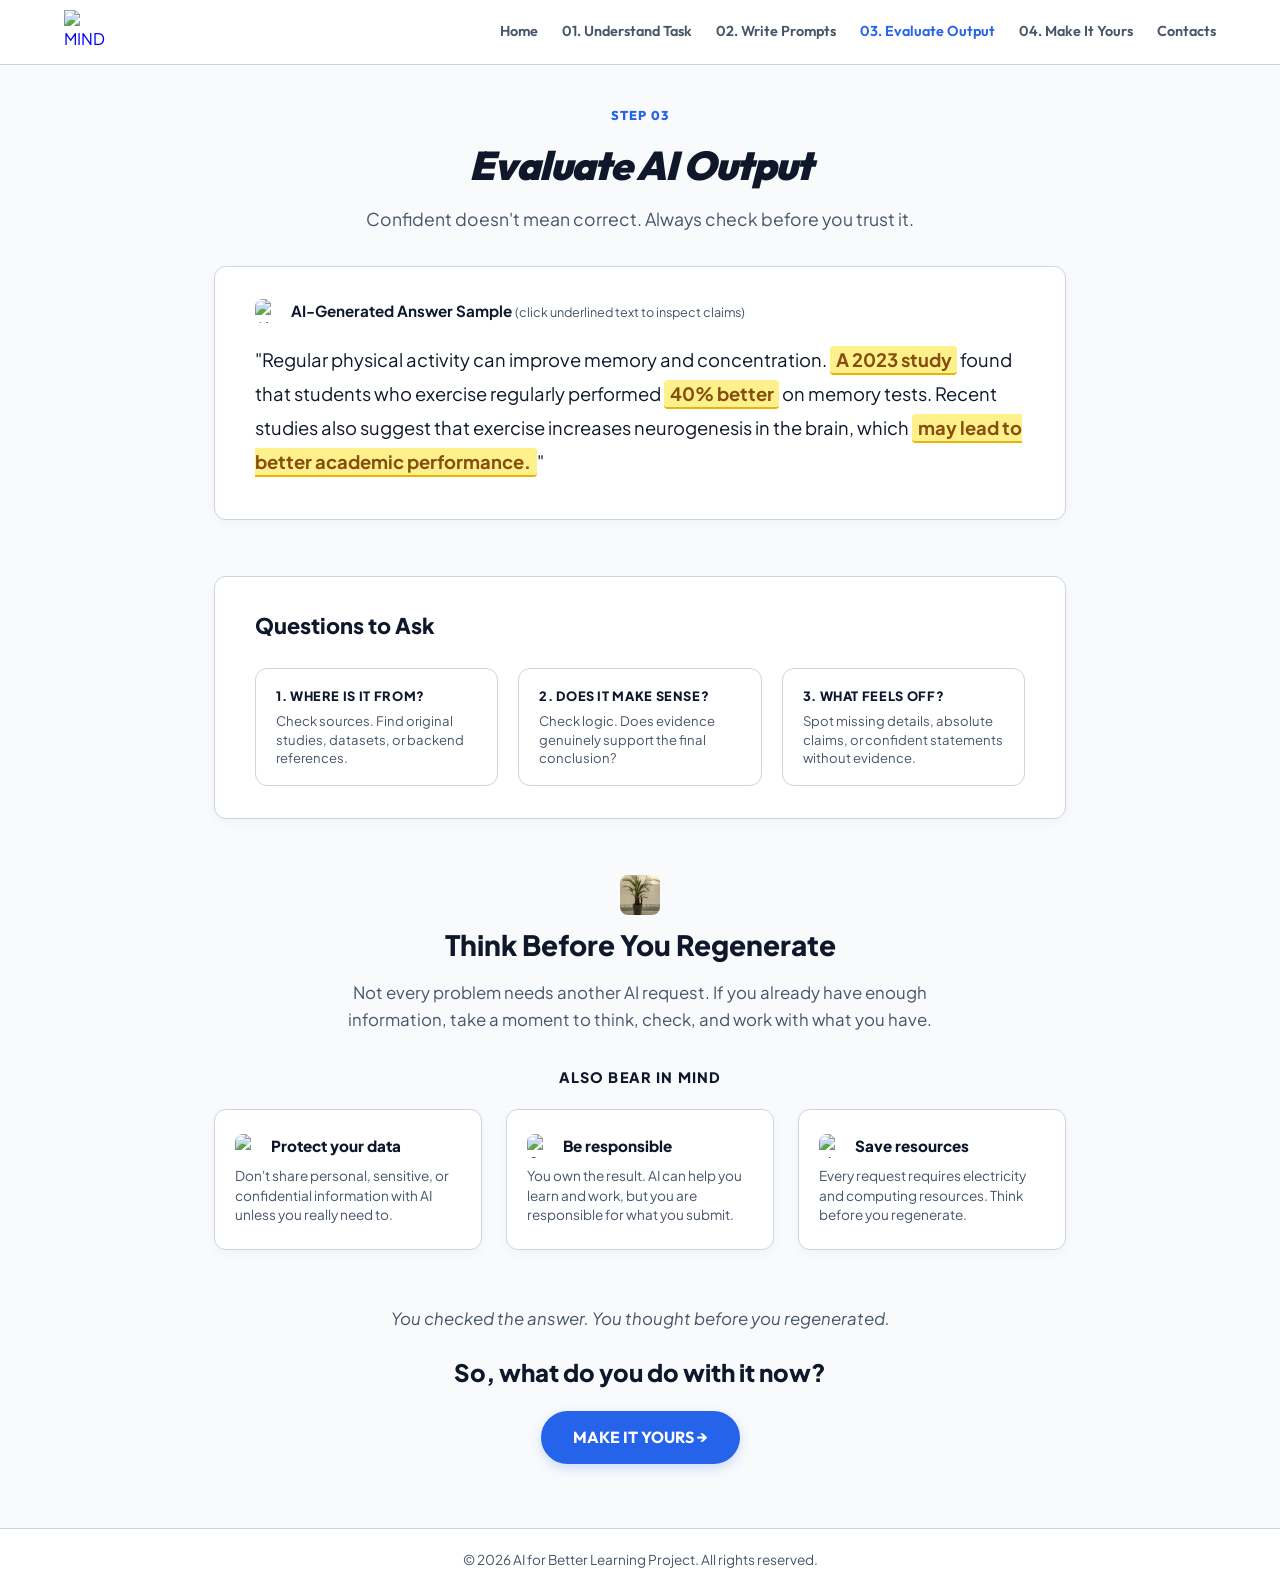
==== evaluate_output.html @ 05cdb051 "Added the evaluate_output page and fixed a minor spelling mistake in a .png file name Added an examp" ====
<!doctype html>
<html lang="en">
  <head>
    <meta charset="utf-8" />
    <meta name="viewport" content="width=device-width, initial-scale=1.0" />
    <title>03. Evaluate Output — AI for Better Learning</title>
    <meta
      name="description"
      content="Learn how to critically evaluate AI-generated answers, spot potential bias, and avoid blindly trusting everything AI tells you."
    />
    <meta
      name="keywords"
      content="Understand the task, Write better prompts, Evaluate AI output, Make it yours, Contact us"
    />
    <meta name="author" content="Nick Ivannikov" />
    <link rel="stylesheet" type="text/css" href="css/style.css" />
    <link rel="icon" type="image/png" href="img/logo.png" />
  </head>
  <body>
    <!-- Accessibility Skip Link -->
    <a href="#main-content" class="skip-link">Skip to main content</a>

    <!-- Header & Navigation -->
    <header class="site-header">
      <nav class="main-nav" aria-label="Main Navigation">
        <!-- Logo Section -->
        <a href="index.html" class="logo-container">
          <img
            src="img/logo.png"
            alt="MIND aid logo"
            title="Website logo"
            class="logo-icon"
          />
        </a>

        <!-- Desktop Navigation -->
        <ul class="desktop-nav-links">
          <li><a href="index.html">Home</a></li>
          <li><a href="understand_task.html">01. Understand Task</a></li>
          <li><a href="write_better_prompts.html">02. Write Prompts</a></li>
          <li>
            <a href="evaluate_output.html" class="active" aria-current="page"
              >03. Evaluate Output</a
            >
          </li>
          <li><a href="make_it_yours.html">04. Make It Yours</a></li>
          <li><a href="contacts.html">Contacts</a></li>
        </ul>

        <!-- Mobile Navigation -->
        <details class="mobile-menu-details">
          <summary class="burger-button" aria-label="Toggle navigation menu">
            <span aria-hidden="true">☰</span>
          </summary>
          <ul class="mobile-nav-links">
            <li><a href="index.html">Home</a></li>
            <li><a href="understand_task.html">01. Understand Task</a></li>
            <li><a href="write_better_prompts.html">02. Write Prompts</a></li>
            <li>
              <a href="evaluate_output.html" class="active" aria-current="page"
                >03. Evaluate Output</a
              >
            </li>
            <li><a href="make_it_yours.html">04. Make It Yours</a></li>
            <li><a href="contacts.html">Contacts</a></li>
          </ul>
        </details>
      </nav>
    </header>

    <!-- Main Content -->
    <main id="main-content" class="evaluate-page">
      <!-- Hero Header -->
      <section class="hero-step">
        <p class="step-tag-blue">STEP 03</p>
        <h1>Evaluate AI Output</h1>
        <p class="hero-lead">
          Confident doesn't mean correct. Always check before you trust it.
        </p>
      </section>

      <!-- Interactive AI Sample Section -->
      <section class="evaluate-sample-section">
        <article class="evaluate-card">
          <header class="evaluate-card-header">
            <img
              src="img/brain.png"
              alt="AI Icon"
              title="AI assistant illustration"
              class="badge-icon-img"
            />
            <p class="evaluate-card-subtitle">
              AI-Generated Answer Sample
              <small>(click underlined text to inspect claims)</small>
            </p>
          </header>

          <!-- Hidden CSS Radio Inputs -->
          <input
            type="radio"
            name="claim_toggle"
            id="toggle-none"
            class="css-toggle-radio"
            checked
          />
          <input
            type="radio"
            name="claim_toggle"
            id="toggle-claim-1"
            class="css-toggle-radio"
          />
          <input
            type="radio"
            name="claim_toggle"
            id="toggle-claim-2"
            class="css-toggle-radio"
          />
          <input
            type="radio"
            name="claim_toggle"
            id="toggle-claim-3"
            class="css-toggle-radio"
          />

          <blockquote class="ai-response-text">
            "Regular physical activity can improve memory and concentration.
            <!-- Claim 1 -->
            <label for="toggle-claim-1" class="hl-clickable-text"
              >A 2023 study</label
            >
            found that students who exercise regularly performed
            <!-- Claim 2 -->
            <label for="toggle-claim-2" class="hl-clickable-text"
              >40% better</label
            >
            on memory tests. Recent studies also suggest that exercise increases
            neurogenesis in the brain, which
            <!-- Claim 3 -->
            <label for="toggle-claim-3" class="hl-clickable-text"
              >may lead to better academic performance.</label
            >"
          </blockquote>

          <!-- Dynamic Doubt Windows -->
          <section class="doubt-window doubt-window-1">
            <span class="doubt-icon" aria-hidden="true">❓</span>
            <p class="doubt-content">
              <strong>Which 2023 study?</strong> Can you find the original
              study, dataset, or peer-reviewed publication behind this claim?
            </p>
            <label
              for="toggle-none"
              class="close-doubt-button"
              title="Close inspector"
              >&times;</label
            >
          </section>

          <section class="doubt-window doubt-window-2">
            <span class="doubt-icon" aria-hidden="true">❓</span>
            <p class="doubt-content">
              <strong>Where does this 40% number come from?</strong> Isn't this
              a statistics manipulation or an exaggerated summary?
            </p>
            <label
              for="toggle-none"
              class="close-doubt-button"
              title="Close inspector"
              >&times;</label
            >
          </section>

          <section class="doubt-window doubt-window-3">
            <span class="doubt-icon" aria-hidden="true">❓</span>
            <p class="doubt-content">
              <strong>Is this an oversimplification?</strong> Correlation does
              not equal causation. How strong is this link in reality?
            </p>
            <label
              for="toggle-none"
              class="close-doubt-button"
              title="Close inspector"
              >&times;</label
            >
          </section>
        </article>
      </section>

      <!-- Questions to Ask Grid -->
      <section class="questions-section">
        <h2>Questions to Ask</h2>
        <section class="questions-grid">
          <article class="questions-card">
            <h3>1. WHERE IS IT FROM?</h3>
            <p>
              Check sources. Find original studies, datasets, or backend
              references.
            </p>
          </article>
          <article class="questions-card">
            <h3>2. DOES IT MAKE SENSE?</h3>
            <p>
              Check logic. Does evidence genuinely support the final conclusion?
            </p>
          </article>
          <article class="questions-card">
            <h3>3. WHAT FEELS OFF?</h3>
            <p>
              Spot missing details, absolute claims, or confident statements
              without evidence.
            </p>
          </article>
        </section>
      </section>

      <!-- Think Before You Regenerate Section -->
      <section class="think-section">
        <header class="think-header">
          <img
            src="img/Plant.png"
            alt="Plant Icon"
            title="Plant illustration"
            class="plant-icon-img"
          />
          <h2>Think Before You Regenerate</h2>
          <p class="think-lead">
            Not every problem needs another AI request. If you already have
            enough information, take a moment to think, check, and work with
            what you have.
          </p>
        </header>

        <!-- Bear in Mind Grid -->
        <section class="bear-in-mind-wrapper">
          <h3 class="bear-title">ALSO BEAR IN MIND</h3>
          <section class="bear-grid">
            <article class="bear-card">
              <header class="bear-card-header-inline">
                <img
                  src="img/lock.png"
                  alt="Lock Icon"
                  title="Protection illustration"
                  class="bear-card-icon-img"
                />
                <h4>Protect your data</h4>
              </header>
              <p>
                Don't share personal, sensitive, or confidential information
                with AI unless you really need to.
              </p>
            </article>

            <article class="bear-card">
              <header class="bear-card-header-inline">
                <img
                  src="img/brain.png"
                  alt="Brain Icon"
                  title="Responsibility illustration"
                  class="bear-card-icon-img"
                />
                <h4>Be responsible</h4>
              </header>
              <p>
                You own the result. AI can help you learn and work, but you are
                responsible for what you submit.
              </p>
            </article>

            <article class="bear-card">
              <header class="bear-card-header-inline">
                <img
                  src="img/resources.png"
                  alt="Lightning Icon"
                  title="Resources illustration"
                  class="bear-card-icon-img"
                />
                <h4>Save resources</h4>
              </header>
              <p>
                Every request requires electricity and computing resources.
                Think before you regenerate.
              </p>
            </article>
          </section>
        </section>
      </section>

      <!-- CTA Section -->
      <section class="cta-next-step">
        <p class="cta-subtext">
          You checked the answer. You thought before you regenerated.
        </p>
        <p class="cta-heading-sub">So, what do you do with it now?</p>
        <p class="cta-action">
          <a href="make_it_yours.html" class="button-hero"
            >MAKE IT YOURS &rarr;</a
          >
        </p>
      </section>
    </main>

    <!-- Footer -->
    <footer class="site-footer">
      <p>&copy; 2026 AI for Better Learning Project. All rights reserved.</p>
    </footer>
  </body>
</html>
---- css/style.css ----
/* Fonts */
@import url('https://fonts.googleapis.com/css2?family=Outfit:wght@100..900&family=Plus+Jakarta+Sans:ital,wght@0,200..800;1,200..800&display=swap');

/* HOME PAGE */

/* Root Variables */
:root {
    --font-heading: 'Outfit', system-ui, sans-serif;
    --font-body: 'Plus Jakarta Sans', system-ui, sans-serif;
    --brand-blue: #2563eb;
    --brand-blue-hover: #1d4ed8;
    --text-primary: #0f172a;
    --text-muted: #475569;
    --background-color: #f8fafc;
    --card-background: #ffffff;
    --border-light: #cbd5e1;
    --radius-md: 1rem;
    --radius-pill: 9999px;
    --shadow-sm: 0 4px 12px rgba(0, 0, 0, 0.03);
    --shadow-md: 0 6px 16px rgba(0, 0, 0, 0.06);
}

/* Global Reset */
* {
    box-sizing: border-box;
    margin: 0;
    padding: 0;
}

body {
    font-family: var(--font-body);
    background-color: var(--background-color);
    color: var(--text-primary);
    line-height: 1.6;
}

.visually-hidden {
    position: absolute;
    width: 1px;
    height: 1px;
    padding: 0;
    margin: -1px;
    overflow: hidden;
    clip: rect(0, 0, 0, 0);
    white-space: nowrap;
    border: 0;
}

/* Accessibility Skip Link */
.skip-link {
    position: absolute;
    top: -9999px;
    left: -9999px;
    background: var(--brand-blue);
    color: #ffffff;
    padding: 0.5rem 1rem;
    z-index: 100;
    text-decoration: none;
    font-weight: 700;
}

.skip-link:focus {
    top: 0;
    left: 0;
}

/* Header & Navigation */
.site-header {
    background-color: #ffffff;
    border-bottom: 1px solid var(--border-light);
    position: sticky;
    top: 0;
    z-index: 50;
}

.main-nav {
    max-width: 75rem;
    margin: 0 auto;
    padding: 0.6rem 1.5rem;
    display: flex;
    justify-content: space-between;
    align-items: center;
}

/* Logo */
.logo-container {
    display: inline-flex;
    align-items: center;
    text-decoration: none;
    flex-shrink: 0;
}

.logo-icon {
    width: 2.8rem;
    height: 2.8rem;
    object-fit: contain;
}

/* Desktop Navigation */
.desktop-nav-links {
    display: flex;
    list-style: none;
    align-items: center;
    justify-content: flex-end;
    gap: 1.5rem;
}

.desktop-nav-links a {
    display: block;
    text-decoration: none;
    font-family: var(--font-heading);
    font-size: 0.9rem;
    font-weight: 600;
    color: var(--text-muted);
    white-space: nowrap;
    transition: color 0.2s ease;
}

.desktop-nav-links a:hover,
.desktop-nav-links a.active {
    color: var(--brand-blue);
}

/* Mobile Navigation */
.mobile-menu-details {
    display: none;
}

.burger-button {
    display: none;
}

/* Keyboard Accessibility */
.desktop-nav-links a:focus-visible,
.mobile-nav-links a:focus-visible,
.burger-button:focus-visible,
.logo-container:focus-visible {
    outline: 2px solid var(--brand-blue);
    outline-offset: 4px;
    border-radius: 0.25rem;
}

/* Main Layout */
.home-page {
    max-width: 65rem;
    margin: 0 auto;
    padding: 0 1.5rem;
}

/* Hero Section */
.hero-home-centered {
    text-align: center;
    padding: 2.5rem 1rem 3rem 1rem;
    max-width: 45rem;
    margin: 0 auto;
}

.hero-home-centered h1 {
    font-family: var(--font-heading);
    font-size: 2.5rem;
    font-weight: 800;
    letter-spacing: -0.025em;
    color: var(--text-primary);
    line-height: 1.15;
    margin-bottom: 0.75rem;
}

.hero-home-centered .hero-subtitle {
    font-family: var(--font-heading);
    font-size: 1.15rem;
    font-weight: 700;
    color: var(--text-primary);
    margin-bottom: 0.4rem;
    font-style: italic;
}

.hero-home-centered .hero-description {
    font-size: 1rem;
    color: var(--text-muted);
    margin-bottom: 2rem;
    font-style: italic;
}

/* CTA Button */
.button-hero {
    display: inline-block;
    background-color: var(--brand-blue);
    color: #ffffff;
    font-weight: 700;
    font-size: 1rem;
    padding: 0.85rem 2rem;
    border-radius: var(--radius-pill);
    text-decoration: none;
    font-family: var(--font-heading);
    transition: background-color 0.2s ease, transform 0.2s ease, box-shadow 0.2s ease;
    box-shadow: 0 4px 12px rgba(37, 99, 235, 0.2);
}

.button-hero:hover {
    background-color: var(--brand-blue-hover);
    transform: translateY(-2px);
    box-shadow: 0 6px 16px rgba(37, 99, 235, 0.3);
}

/* Prompts Showcase Section */
.prompts-showcase-section {
    margin-bottom: 4rem;
}

.showcase-title {
    font-family: var(--font-heading);
    font-size: 1.1rem;
    font-weight: 700;
    color: var(--text-muted);
    margin-bottom: 1.5rem;
    font-style: italic;
}

/* Prompts Grid */
.prompts-grid-horizontal {
    display: grid;
    grid-template-columns: repeat(3, 1fr);
    gap: 1.5rem;
}

/* Prompt Cards */
.prompt-card {
    background-color: var(--card-background);
    border: 1px solid var(--border-light);
    border-radius: var(--radius-md);
    padding: 1.25rem;
    box-shadow: var(--shadow-sm);
    display: grid;
    grid-template-columns: 1fr auto;
    grid-template-rows: auto auto;
    column-gap: 1rem;
    row-gap: 1rem;
    align-items: center;
    transition: transform 0.2s ease, box-shadow 0.2s ease;
}

.prompt-card:hover {
    transform: translateY(-0.15rem);
    box-shadow: var(--shadow-md);
}

/* Prompt Header */
.prompt-header {
    grid-column: 1 / -1;
}

.prompt-header code {
    font-family: var(--font-body);
    font-size: 0.85rem;
    color: #475569;
    background-color: #f1f5f9;
    border: 1px solid var(--border-light);
    padding: 0.4rem 0.6rem;
    border-radius: 0.375rem;
    display: block;
    font-weight: 600;
    line-height: 1.4;
}

/* Answer on the Left */
.prompt-card>p {
    font-size: 0.875rem;
    color: var(--text-primary);
    font-weight: 500;
    line-height: 1.45;
    grid-column: 1;
    grid-row: 2;
    margin: 0;
}

/* Illustration on the Right */
.prompt-card>.card-visual {
    grid-column: 2;
    grid-row: 2;
    margin: 0;
    align-self: center;
}

.card-visual img {
    display: block;
    width: auto;
    max-width: 4.8rem;
    height: 3rem;
    object-fit: contain;
    border-radius: 0.375rem;
    border: 1px solid var(--border-light);
    background-color: var(--background-color);
}

/* Footer */
.site-footer {
    width: 100%;
    background-color: #ffffff;
    border-top: 1px solid var(--border-light);
    text-align: center;
    padding: 1.25rem 1.5rem;
    color: var(--text-muted);
    font-size: 0.85rem;
    margin-top: 3rem;
}

/* Mobile Adaptation */
@media (max-width: 48rem) {
    .main-nav {
        flex-direction: row;
        justify-content: space-between;
        align-items: center;
        padding: 0.75rem 1rem;
    }

    .logo-icon {
        width: 2.4rem;
        height: 2.4rem;
    }

    .desktop-nav-links {
        display: none;
    }

    .mobile-menu-details {
        display: block;
        position: relative;
    }

    .burger-button {
        display: block;
        list-style: none;
        background: none;
        border: none;
        font-size: 1.8rem;
        color: var(--text-primary);
        cursor: pointer;
        padding: 0.25rem;
    }

    .burger-button::-webkit-details-marker {
        display: none;
    }

    .mobile-nav-links {
        display: none;
        list-style: none;
    }

    .mobile-menu-details[open] .mobile-nav-links {
        display: flex;
        flex-direction: column;
        align-items: flex-start;
        position: absolute;
        top: calc(100% + 0.75rem);
        right: -0.5rem;
        width: 16rem;
        padding: 1rem 1.25rem;
        background-color: #ffffff;
        border: 1px solid var(--border-light);
        border-radius: 0.75rem;
        box-shadow: 0 10px 25px rgba(0, 0, 0, 0.1);
        gap: 0.75rem;
        z-index: 100;
    }

    .mobile-nav-links li {
        width: 100%;
    }

    .mobile-nav-links a {
        display: block;
        padding: 0.4rem 0;
        text-decoration: none;
        font-family: var(--font-heading);
        font-size: 0.95rem;
        font-weight: 600;
        color: var(--text-muted);
        transition: color 0.2s ease;
    }

    .mobile-nav-links a:hover,
    .mobile-nav-links a.active {
        color: var(--brand-blue);
    }

    .hero-home-centered {
        padding: 2rem 1rem;
    }

    .hero-home-centered h1 {
        font-size: 1.85rem;
    }

    .prompts-grid-horizontal {
        grid-template-columns: 1fr;
        gap: 1.25rem;
    }

    .prompt-card {
        padding: 1rem;
        display: grid;
        grid-template-columns: 1fr auto;
        grid-template-rows: auto auto;
        column-gap: 0.75rem;
        row-gap: 0.75rem;
        align-items: center;
    }

    .prompt-header {
        grid-column: 1 / -1;
    }

    .prompt-card>p {
        grid-column: 1;
        grid-row: 2;
        font-size: 0.85rem;
        margin: 0;
    }

    .prompt-card>.card-visual {
        grid-column: 2;
        grid-row: 2;
        margin: 0;
        align-self: center;
    }

    .card-visual img {
        max-width: 3.8rem;
        height: 2.6rem;
    }

    .site-footer {
        padding: 1rem;
        font-size: 0.8rem;
        text-align: center;
    }
}
/* STEP 01: UNDERSTAND THE TASK */

.understand-page {
    max-width: 52rem;
    margin: 0 auto;
    padding: 0 1.5rem;
}

.hero-step {
    text-align: center;
    padding: 2.5rem 0 2rem 0;
    max-width: 48rem;
    margin: 0 auto;
}

.step-tag-blue {
    font-size: 0.8rem;
    font-weight: 800;
    letter-spacing: 0.1em;
    color: var(--brand-blue);
    margin-bottom: 0.5rem;
    text-transform: uppercase;
    font-family: var(--font-heading);
}

.hero-step h1 {
    font-size: 2.5rem;
    font-weight: 900;
    color: var(--text-primary);
    margin-bottom: 0.5rem;
    font-style: italic;
    letter-spacing: -0.025em;
    font-family: var(--font-heading);
    white-space: normal;
}

.hero-lead {
    font-size: 1.1rem;
    color: var(--text-muted);
}

/* Steps Editorial Section */
.steps-editorial-section {
    margin-bottom: 2.5rem;
}

.steps-editorial-section h2 {
    font-size: 1.15rem;
    font-weight: 800;
    color: var(--text-primary);
    margin-bottom: 1.25rem;
    font-family: var(--font-heading);
}

.steps-clean-list {
    list-style: none;
    display: flex;
    flex-direction: column;
    gap: 0.85rem;
    padding-left: 0;
    max-width: 24rem;
}

.step-clean-item {
    display: flex;
    align-items: center;
    gap: 1rem;
    font-size: 1.05rem;
    font-weight: 700;
    padding: 0.75rem 1rem;
    background-color: var(--card-background);
    border: 1px solid var(--border-light);
    border-radius: var(--radius-md);
    box-shadow: var(--shadow-sm);
    transition: transform 0.2s ease, box-shadow 0.2s ease;
    text-align: left;
}

.step-clean-item:hover {
    transform: translateX(4px);
    box-shadow: var(--shadow-md);
}

.step-badge {
    font-size: 0.75rem;
    font-weight: 900;
    padding: 0.3rem 0.6rem;
    border-radius: 0.375rem;
    flex-shrink: 0;
}

/* Steps Colors */
.step-clean-item.s-1 .step-badge {
    background-color: #f3e8ff;
    color: #a855f7;
}

.step-clean-item.s-1 .step-text {
    color: #a855f7;
}

.step-clean-item.s-2 .step-badge {
    background-color: #dbeafe;
    color: #3b82f6;
}

.step-clean-item.s-2 .step-text {
    color: #3b82f6;
}

.step-clean-item.s-3 .step-badge {
    background-color: #dcfce7;
    color: #15803d;
}

.step-clean-item.s-3 .step-text {
    color: #15803d;
}

.step-clean-item.s-4 .step-badge {
    background-color: #fef3c7;
    color: #d97706;
}

.step-clean-item.s-4 .step-text {
    color: #d97706;
}

.step-clean-item.s-5 .step-badge {
    background-color: #fee2e2;
    color: #dc2626;
}

.step-clean-item.s-5 .step-text {
    color: #dc2626;
}

/* Real Assignment Example Card */
.example-box-section {
    margin-bottom: 2.5rem;
}

.example-card-editorial {
    background-color: var(--card-background);
    border: 1px solid var(--border-light);
    border-radius: var(--radius-md);
    padding: 2rem;
    box-shadow: var(--shadow-sm);
}

.pro-tip {
    font-size: 0.85rem;
    color: var(--text-muted);
    font-style: italic;
    margin-bottom: 1rem;
}

.example-title {
    font-size: 0.9rem;
    font-weight: 800;
    color: var(--text-primary);
    margin-bottom: 1rem;
    text-transform: uppercase;
    letter-spacing: 0.03em;
    font-family: var(--font-heading);
}

.example-text {
    font-size: 1.125rem;
    line-height: 1.8;
    color: #0f172a;
}

/* Highlight Markers */
.hl-pink {
    background-color: #f3e8ff;
    color: #7e22ce;
    padding: 0.15rem 0.35rem;
    border-radius: 0.25rem;
    font-weight: 600;
}

.hl-blue {
    background-color: #dbeafe;
    color: #1d4ed8;
    padding: 0.15rem 0.35rem;
    border-radius: 0.25rem;
    font-weight: 600;
}

.hl-green {
    background-color: #dcfce7;
    color: #15803d;
    padding: 0.15rem 0.35rem;
    border-radius: 0.25rem;
    font-weight: 600;
}

.hl-orange {
    background-color: #ffedd5;
    color: #c2410c;
    padding: 0.15rem 0.35rem;
    border-radius: 0.25rem;
    font-weight: 600;
}

/* Task Readiness Checklist */
.checklist-section {
    margin-bottom: 3.5rem;
}

.checklist-card {
    background-color: var(--card-background);
    border: 1px solid var(--border-light);
    border-radius: var(--radius-md);
    padding: 2rem;
    box-shadow: var(--shadow-sm);
}

.checklist-card h2 {
    font-size: 1.15rem;
    font-weight: 800;
    color: var(--text-primary);
    margin-bottom: 1.25rem;
    font-family: var(--font-heading);
}

.checklist-items {
    list-style: none;
    display: flex;
    flex-direction: column;
    gap: 0.75rem;
    padding-left: 0;
}

.checkbox-row {
    display: flex;
    align-items: center;
    gap: 1rem;
    cursor: pointer;
    padding: 0.6rem 0.75rem;
    border-radius: 0.5rem;
    transition: background-color 0.2s ease;
}

.checkbox-row:hover {
    background-color: #f8fafc;
}

.checkbox-input {
    display: none;
}

/* Task Readiness Checklist */
.custom-checkbox {
    width: 1.35rem;
    height: 1.35rem;
    border: 2px solid #cbd5e1;
    border-radius: 0.375rem;
    background-color: #ffffff;
    display: flex;
    align-items: center;
    justify-content: center;
    transition: all 0.2s ease;
    flex-shrink: 0;
}

.checkbox-input:checked+.custom-checkbox {
    background-color: var(--brand-blue);
    border-color: var(--brand-blue);
}

.custom-checkbox::after {
    content: "";
    width: 0.35rem;
    height: 0.65rem;
    border: solid white;
    border-width: 0 2px 2px 0;
    transform: rotate(45deg) scale(0);
    transition: transform 0.2s ease;
    margin-bottom: 0.1rem;
}

.checkbox-input:checked+.custom-checkbox::after {
    transform: rotate(45deg) scale(1);
}

.checkbox-text {
    font-size: 1rem;
    font-weight: 500;
    color: var(--text-primary);
    transition: font-weight 0.15s ease, color 0.15s ease;
}

.checkbox-input:checked~.checkbox-text {
    font-weight: 700;
    color: var(--text-primary);
}

/* CTA Next Step Section */
.cta-next-step {
    text-align: center;
    margin-bottom: 4rem;
}

.cta-subtext {
    font-size: 1.05rem;
    font-style: italic;
    color: var(--text-muted);
    margin-bottom: 1.25rem;
}

/* Mobile Adaptation */
@media (max-width: 48rem) {
    .hero-step h1 {
        font-size: 2rem;
    }
}

/* STEP 02: WRITE BETTER PROMPTS */

.prompts-page {
    max-width: 55rem;
    margin: 0 auto;
    padding: 0 1.5rem;
}

.prompts-page .hero-lead {
    word-spacing: 0.05em;
}

/* Prompts Examples Section */
.prompt-examples-section {
    display: flex;
    flex-direction: column;
    gap: 2rem;
    margin-bottom: 3.5rem;
}

.prompt-demo-card {
    background-color: var(--card-background);
    border: 1px solid var(--border-light);
    border-radius: var(--radius-md);
    overflow: hidden;
    box-shadow: var(--shadow-sm);
}

.demo-status-bar {
    display: block;
    height: 4px;
    width: 100%;
}

.red-bar {
    background-color: #dc2626;
}

.green-bar {
    background-color: #16a34a;
}

.demo-content {
    padding: 1.75rem;
}

.demo-label {
    margin-bottom: 1rem;
    display: flex;
    align-items: center;
}

.status-badge {
    font-size: 0.75rem;
    font-weight: 900;
    padding: 0.25rem 0.6rem;
    border-radius: 0.375rem;
    letter-spacing: 0.05em;
}

.red-badge {
    background-color: #fee2e2;
    color: #dc2626;
}

.green-badge {
    background-color: #dcfce7;
    color: #16a34a;
}

/* Prompt Snippet Box */
.prompt-snippet-box {
    background-color: #F1F5F9;
    border: 1px solid #cbd5e1;
    border-radius: 0.75rem;
    padding: 1.25rem 1.5rem;
    margin-bottom: 1rem;
}

.prompt-snippet-box code {
    font-family: var(--font-body);
    font-size: 1.05rem;
    color: var(--text-primary);
    line-height: 1.7;
    display: block;
    word-break: break-word;
    font-weight: 500;
}

.demo-explanation {
    font-size: 0.95rem;
    color: var(--text-muted);
    text-indent: 0.4rem;
    word-spacing: 0.03em;
}

.demo-explanation strong {
    color: var(--text-primary);
}

/* Highlight Markers */
.hl-green {
    background-color: #bbf7d0;
    color: #14532d;
    padding: 0.2rem 0.4rem;
    border-radius: 0.25rem;
    font-weight: 700;
}

.hl-blue {
    background-color: #bfdbfe;
    color: #1e3a8a;
    padding: 0.2rem 0.4rem;
    border-radius: 0.25rem;
    font-weight: 700;
}

.hl-purple {
    background-color: #e9d5ff;
    color: #581c87;
    padding: 0.2rem 0.4rem;
    border-radius: 0.25rem;
    font-weight: 700;
}

.hl-orange {
    background-color: #fed7aa;
    color: #7c2d12;
    padding: 0.2rem 0.4rem;
    border-radius: 0.25rem;
    font-weight: 700;
}

/* 4 Component Structure of a Strong Prompt Section */
.prompt-structure-section {
    margin-bottom: 3.5rem;
}

.prompt-structure-section h2 {
    font-size: 1.35rem;
    font-weight: 800;
    color: var(--text-primary);
    text-align: center;
    margin-bottom: 2rem;
    font-family: var(--font-heading);
}

.structure-grid {
    display: grid;
    grid-template-columns: repeat(2, 1fr);
    gap: 1.5rem;
}

.structure-card {
    background-color: var(--card-background);
    border: 1px solid var(--border-light);
    border-radius: var(--radius-md);
    padding: 1.5rem;
    box-shadow: var(--shadow-sm);
    display: flex;
    flex-direction: column;
    justify-content: space-between;
    transition: transform 0.2s ease, box-shadow 0.2s ease;
}

.structure-card:hover {
    transform: translateY(-2px);
    box-shadow: var(--shadow-md);
}

.card-header-tag {
    display: flex;
    align-items: center;
    margin-bottom: 1rem;
}

.card-header-tag h3 {
    font-size: 0.9rem;
    font-weight: 800;
    letter-spacing: 0.05em;
    color: var(--text-primary);
    font-family: var(--font-heading);
}

.structure-card h3::first-letter {
    font-size: 1.25em;
    font-weight: 900;
}

.structure-card:nth-child(1) h3::first-letter {
    color: #22c55e;
}

.structure-card:nth-child(2) h3::first-letter {
    color: #3b82f6;
}

.structure-card:nth-child(3) h3::first-letter {
    color: #a855f7;
}

.structure-card:nth-child(4) h3::first-letter {
    color: #f97316;
}

.mini-snippet-preview {
    background-color: #f8fafc;
    border: 1px solid var(--border-light);
    border-radius: 0.5rem;
    padding: 0.75rem 1rem;
    margin-bottom: 1rem;
}

.mini-snippet-preview code {
    font-family: var(--font-body);
    font-size: 0.85rem;
    color: #334155;
    font-weight: 500;
}

.structure-card p {
    font-size: 0.9rem;
    color: var(--text-muted);
    line-height: 1.5;
}

.structure-card p strong {
    color: var(--text-primary);
}

/* Mobile Adaptation */
@media (max-width: 48rem) {
    .prompt-demo-card {
        padding: 0;
        overflow: hidden;
    }

    .demo-status-bar {
        margin: 0;
        width: 100%;
        display: block;
    }

    .demo-content {
        padding: 1.25rem 1rem 1rem 1rem;
    }

    .demo-explanation {
        font-size: 0.82rem;
        line-height: 1.35;
        letter-spacing: -0.01em;
        text-indent: 0.2rem;
    }

    .structure-grid {
        grid-template-columns: repeat(2, 1fr);
        gap: 0.6rem;
    }

    .structure-card {
        padding: 0.85rem 0.65rem;
        border-radius: 0.6rem;
    }

    .card-header-tag {
        margin-bottom: 0.5rem;
    }

    .card-header-tag h3 {
        font-size: 0.75rem;
        letter-spacing: 0.03em;
    }

    .mini-snippet-preview {
        padding: 0.5rem 0.4rem;
        margin-bottom: 0.6rem;
        border-radius: 0.375rem;
    }

    .mini-snippet-preview code {
        font-size: 0.72rem;
        line-height: 1.35;
    }

    .structure-card p {
        font-size: 0.75rem;
        line-height: 1.35;
    }
}

/* STEP 03: EVALUATE OUTPUT */

.evaluate-page {
    max-width: 56.25rem;
    margin: 0 auto;
    padding: 0 1.5rem;
}

.evaluate-sample-section {
    margin-bottom: 3.5rem;
}

.evaluate-card {
    background-color: var(--card-background);
    border: 1px solid var(--border-light);
    border-radius: 12px;
    padding: 2rem 2.5rem;
    box-shadow: var(--shadow-sm);
    position: relative;
}

.evaluate-card-header {
    display: flex;
    align-items: center;
    gap: 0.75rem;
    margin-bottom: 1.25rem;
}

.badge-icon-img {
    width: 1.5rem;
    height: 1.5rem;
    object-fit: contain;
    border-radius: 8px;
}

.evaluate-card-subtitle {
    font-size: 0.95rem;
    font-weight: 700;
    color: var(--text-primary);
}

.evaluate-card-subtitle small {
    font-weight: 400;
    color: var(--text-muted);
}

.ai-response-text {
    font-size: 1.15rem;
    line-height: 1.85;
    color: var(--text-primary);
    margin-bottom: 0.5rem;
}

/* Hidden Radio Inputs */
.css-toggle-radio {
    position: absolute;
    opacity: 0;
    width: 0;
    height: 0;
    pointer-events: none;
}

/* Clickable Text Labels */
.hl-clickable-text {
    background-color: #fef08a;
    border-bottom: 2px solid #eab308;
    color: #854d0e;
    font-weight: 700;
    padding: 0.15rem 0.35rem;
    border-radius: 0.25rem;
    cursor: pointer;
    transition: all 0.2s ease;
    display: inline;
}

.hl-clickable-text:hover {
    background-color: #fde047;
    color: #713f12;
}

/* Active Highlight State */
#toggle-claim-1:checked~.ai-response-text label[for="toggle-claim-1"],
#toggle-claim-2:checked~.ai-response-text label[for="toggle-claim-2"],
#toggle-claim-3:checked~.ai-response-text label[for="toggle-claim-3"] {
    background-color: #fde047;
    border-bottom-color: #ca8a04;
    box-shadow: 0 0 0 2px #eab308;
}

/* Dynamic Doubt Windows */
.doubt-window {
    display: none;
    background-color: #fffbeb;
    border: 1px solid #fde047;
    border-left: 0.35rem solid #eab308;
    border-radius: 12px;
    padding: 1.25rem 1.5rem;
    margin-top: 1.5rem;
    align-items: flex-start;
    gap: 1rem;
    position: relative;
    animation: fadeIn 0.25s ease-in-out;
}

.doubt-icon {
    font-size: 1.35rem;
    line-height: 1;
}

.doubt-content {
    font-size: 1rem;
    color: #713f12;
    line-height: 1.6;
    flex: 1;
}

.doubt-content strong {
    color: #451a03;
}

.close-doubt-button {
    font-size: 1.25rem;
    font-weight: 800;
    color: #92400e;
    cursor: pointer;
    padding: 0 0.5rem;
    line-height: 1;
}

.close-doubt-button:hover {
    color: #451a03;
}

/* Toggle Triggers */
#toggle-claim-1:checked~.doubt-window-1,
#toggle-claim-2:checked~.doubt-window-2,
#toggle-claim-3:checked~.doubt-window-3 {
    display: flex;
}

@keyframes fadeIn {
    from {
        opacity: 0;
        transform: translateY(-0.5rem);
    }

    to {
        opacity: 1;
        transform: translateY(0);
    }
}

/* Questions to Ask Section */
.questions-section {
    background-color: var(--card-background);
    border: 1px solid var(--border-light);
    border-radius: 12px;
    padding: 2rem 2.5rem;
    margin-bottom: 3.5rem;
    box-shadow: var(--shadow-sm);
}

.questions-section h2 {
    font-size: 1.35rem;
    font-weight: 800;
    margin-bottom: 1.5rem;
    color: var(--text-primary);
}

.questions-grid {
    display: grid;
    grid-template-columns: repeat(3, 1fr);
    gap: 1.25rem;
}

.questions-card {
    background-color: #ffffff;
    border: 1px solid #cbd5e1;
    border-radius: 12px;
    padding: 1.1rem 1.25rem;
}

.questions-card h3 {
    font-size: 0.8rem;
    font-weight: 800;
    letter-spacing: 0.05em;
    color: var(--text-primary);
    margin-bottom: 0.35rem;
}

.questions-card p {
    font-size: 0.82rem;
    color: var(--text-muted);
    line-height: 1.4;
}

/* Think Before You Regenerate Section */
.think-section {
    text-align: center;
    margin-bottom: 3.5rem;
}

.plant-icon-img {
    width: 2.5rem;
    height: 2.5rem;
    object-fit: contain;
    border-radius: 8px;
    display: block;
    margin: 0 auto 0.5rem auto;
}

.think-header h2 {
    font-size: 1.75rem;
    font-weight: 900;
    color: var(--text-primary);
    margin-bottom: 0.75rem;
}

.think-lead {
    font-size: 1.05rem;
    color: var(--text-muted);
    max-width: 42rem;
    margin: 0 auto 2rem auto;
    line-height: 1.6;
}

.bear-in-mind-wrapper {
    margin-top: 1.5rem;
}

.bear-title {
    font-size: 0.9rem;
    font-weight: 800;
    letter-spacing: 0.08em;
    color: var(--text-primary);
    margin-bottom: 1.25rem;
    text-transform: uppercase;
}

/* Also Bear in Mind Grid */
.bear-grid {
    display: grid;
    grid-template-columns: repeat(3, 1fr);
    gap: 1.5rem;
    text-align: left;
}

.bear-card {
    background-color: var(--card-background);
    border: 1px solid var(--border-light);
    border-radius: 12px;
    padding: 1.5rem 1.25rem;
    box-shadow: var(--shadow-sm);
    display: flex;
    flex-direction: column;
    align-items: flex-start;
}

.bear-card-header-inline {
    display: flex;
    align-items: center;
    gap: 0.75rem;
    margin-bottom: 0.5rem;
}

.bear-card-icon-img {
    width: 1.5rem;
    height: 1.5rem;
    object-fit: contain;
    border-radius: 8px;
}

.bear-card h4 {
    font-size: 0.95rem;
    font-weight: 800;
    color: var(--text-primary);
    margin: 0;
}

.bear-card p {
    font-size: 0.85rem;
    color: var(--text-muted);
    line-height: 1.45;
    margin: 0;
}

.cta-heading-sub {
    font-size: 1.5rem;
    font-weight: 800;
    color: var(--text-primary);
    margin-bottom: 1.25rem;
}

/* Mobile Adaptation */
@media (max-width: 52rem) {

    .questions-grid,
    .bear-grid {
        grid-template-columns: 1fr;
    }
}
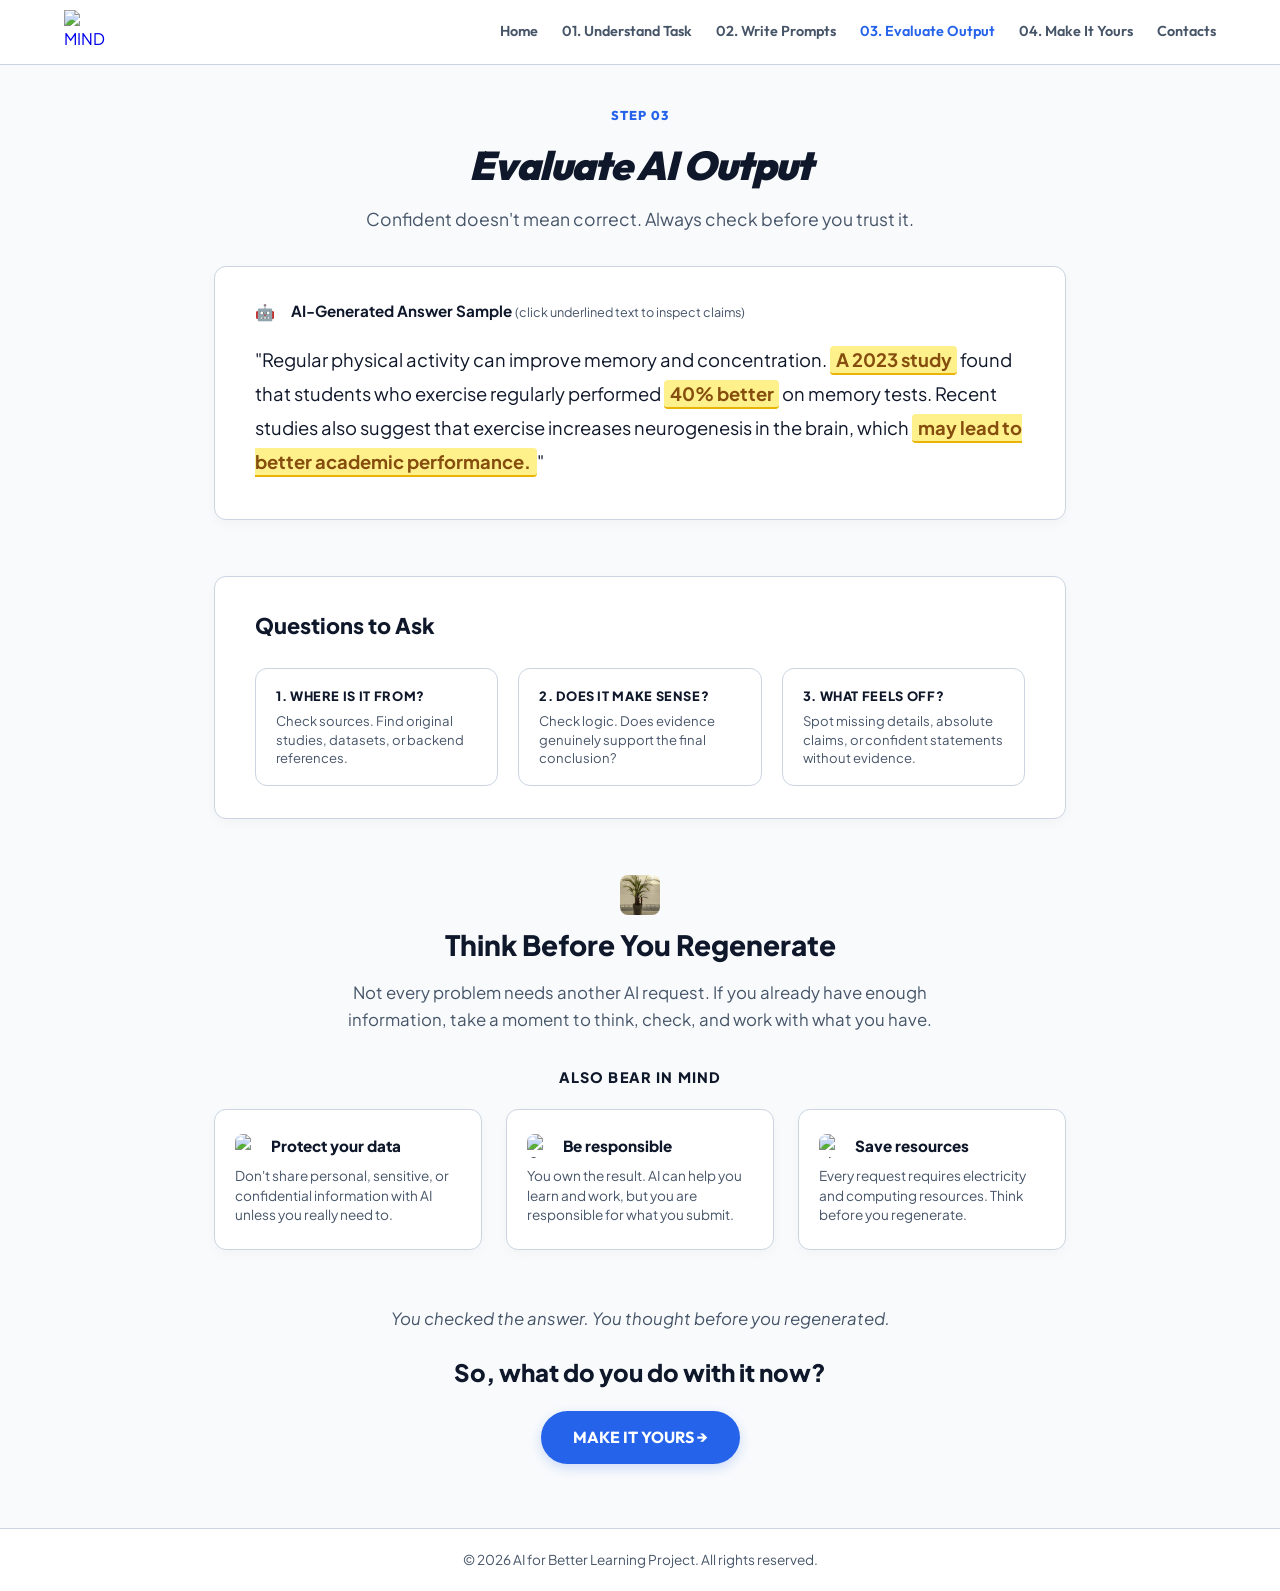
==== commit 8664b94f: "Added the Make It Yours page Implemented two prompt examples with a comparison table below to highli" ====
--- a/evaluate_output.html
+++ b/evaluate_output.html
@@ -83,12 +83,13 @@
       <section class="evaluate-sample-section">
         <article class="evaluate-card">
           <header class="evaluate-card-header">
-            <img
-              src="img/brain.png"
-              alt="AI Icon"
-              title="AI assistant illustration"
-              class="badge-icon-img"
-            />
+            <span
+              class="badge-icon-emoji"
+              role="img"
+              aria-label="Robot Icon"
+              title="Machine illustration"
+              >🤖</span
+            >
             <p class="evaluate-card-subtitle">
               AI-Generated Answer Sample
               <small>(click underlined text to inspect claims)</small>
--- a/css/style.css
+++ b/css/style.css
@@ -756,7 +756,6 @@
 }
 
 /* STEP 02: WRITE BETTER PROMPTS */
-
 .prompts-page {
     max-width: 55rem;
     margin: 0 auto;
@@ -827,7 +826,7 @@
 
 /* Prompt Snippet Box */
 .prompt-snippet-box {
-    background-color: #F1F5F9;
+    background-color: #f1f5f9;
     border: 1px solid #cbd5e1;
     border-radius: 0.75rem;
     padding: 1.25rem 1.5rem;
@@ -1011,7 +1010,7 @@
 
     .structure-grid {
         grid-template-columns: repeat(2, 1fr);
-        gap: 0.6rem;
+        gap: 0.5rem;
     }
 
     .structure-card {
@@ -1035,16 +1034,15 @@
     }
 
     .mini-snippet-preview code {
-        font-size: 0.72rem;
+        font-size: 0.7rem;
         line-height: 1.35;
     }
 
     .structure-card p {
-        font-size: 0.75rem;
+        font-size: 0.7rem;
         line-height: 1.35;
     }
 }
-
 /* STEP 03: EVALUATE OUTPUT */
 
 .evaluate-page {
@@ -1073,7 +1071,7 @@
     margin-bottom: 1.25rem;
 }
 
-.badge-icon-img {
+.badge-icon-emoji {
     width: 1.5rem;
     height: 1.5rem;
     object-fit: contain;
@@ -1345,4 +1343,195 @@
     .bear-grid {
         grid-template-columns: 1fr;
     }
+}
+
+/* STEP 04: MAKE IT YOURS */
+
+.make-yours-page {
+    max-width: 56.25rem;
+    margin: 0 auto;
+    padding: 0 1.5rem;
+}
+
+/* Transformation Flow */
+.transformation-flow {
+    display: flex;
+    flex-direction: column;
+    gap: 1.25rem;
+    margin-bottom: 3.5rem;
+}
+
+.draft-card {
+    background-color: var(--card-background);
+    border: 1px solid var(--border-light);
+    border-radius: 12px;
+    padding: 1.75rem 2rem;
+    box-shadow: var(--shadow-sm);
+}
+
+.card-raw {
+    border-top: 0.25rem solid #94a3b8;
+}
+
+.card-final {
+    border-top: 0.25rem solid #10b981;
+    background-color: #f0fdf4;
+}
+
+.draft-card-header {
+    margin-bottom: 1rem;
+}
+
+.badge {
+    font-size: 0.8rem;
+    font-weight: 800;
+    letter-spacing: 0.04em;
+    padding: 0.35rem 0.65rem;
+    border-radius: 6px;
+    display: inline-block;
+}
+
+.badge-bad {
+    background-color: #f1f5f9;
+    color: #475569;
+}
+
+.badge-good {
+    background-color: #dcfce7;
+    color: #166534;
+}
+
+.draft-quote {
+    font-size: 1.1rem;
+    line-height: 1.75;
+    color: var(--text-primary);
+    margin: 0;
+}
+
+.draft-quote strong {
+    color: #065f46;
+    background-color: #dcfce7;
+    padding: 0.1rem 0.35rem;
+    border-radius: 4px;
+}
+
+/* Connector with Arrow */
+.thinking-connector {
+    text-align: center;
+    padding: 0.5rem 0;
+    display: flex;
+    flex-direction: column;
+    align-items: center;
+    gap: 0.25rem;
+}
+
+.connector-label {
+    font-size: 0.85rem;
+    font-weight: 800;
+    letter-spacing: 0.08em;
+    color: var(--text-primary);
+    text-transform: uppercase;
+}
+
+/* Quick Comparison Table */
+.table-section {
+    background-color: var(--card-background);
+    border: 1px solid var(--border-light);
+    border-radius: 12px;
+    padding: 2rem 2.5rem;
+    margin-bottom: 3.5rem;
+    box-shadow: var(--shadow-sm);
+}
+
+.table-section h3 {
+    font-size: 1.15rem;
+    font-weight: 800;
+    margin-bottom: 1rem;
+    color: var(--text-primary);
+    text-align: center;
+    letter-spacing: 0.03em;
+}
+
+.comparison-table {
+    width: 100%;
+    border-collapse: collapse;
+    font-size: 0.9rem;
+}
+
+.comparison-table th,
+.comparison-table td {
+    padding: 0.75rem 1rem;
+    border: 1px solid var(--border-light);
+    text-align: left;
+    color: var(--text-primary);
+}
+
+.comparison-table th {
+    background-color: #f1f5f9;
+    font-weight: 800;
+}
+
+.comparison-table tr:nth-child(even) {
+    background-color: #cff;
+}
+
+.comparison-table tr:nth-child(odd) {
+    background-color: #fff;
+}
+
+/* Transform Guide Grid */
+.transform-guide-section {
+    background-color: var(--card-background);
+    border: 1px solid var(--border-light);
+    border-radius: 12px;
+    padding: 2rem 2.5rem;
+    margin-bottom: 3.5rem;
+    box-shadow: var(--shadow-sm);
+}
+
+.transform-guide-section h2 {
+    font-size: 1.35rem;
+    font-weight: 800;
+    margin-bottom: 1.5rem;
+    color: var(--text-primary);
+    text-align: center;
+    letter-spacing: 0.03em;
+}
+
+.transform-grid {
+    display: grid;
+    grid-template-columns: repeat(3, 1fr);
+    gap: 1.25rem;
+}
+
+.transform-card {
+    background-color: #f8fafc;
+    border: 1px solid #e2e8f0;
+    border-radius: 12px;
+    padding: 1.1rem 1.25rem;
+    display: flex;
+    flex-direction: column;
+    gap: 0.35rem;
+}
+
+.transform-card h3 {
+    font-size: 0.8rem;
+    font-weight: 800;
+    letter-spacing: 0.05em;
+    color: var(--text-primary);
+    margin: 0;
+}
+
+.transform-card p {
+    font-size: 0.82rem;
+    color: var(--text-muted);
+    line-height: 1.4;
+    margin: 0;
+}
+
+/* Mobile Adaptation */
+@media (max-width: 52rem) {
+    .transform-grid {
+        grid-template-columns: 1fr;
+    }
 }
